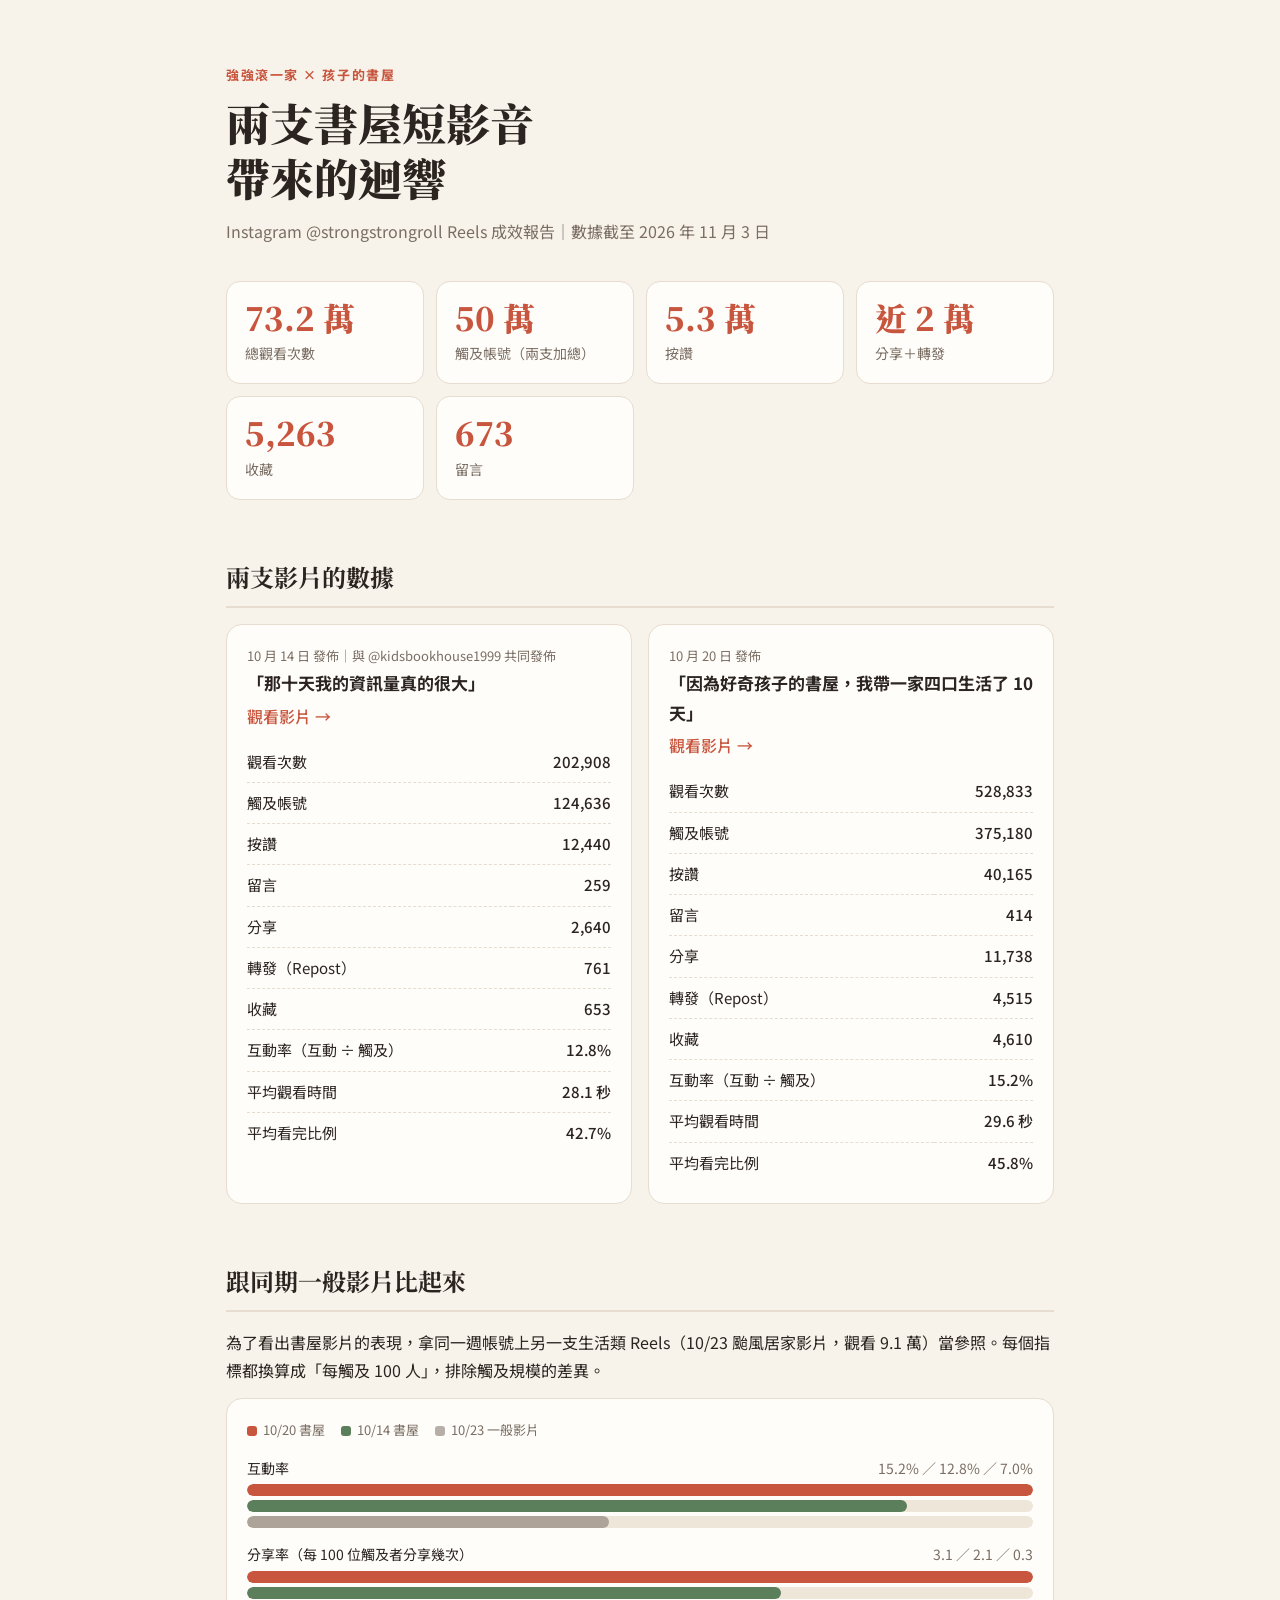
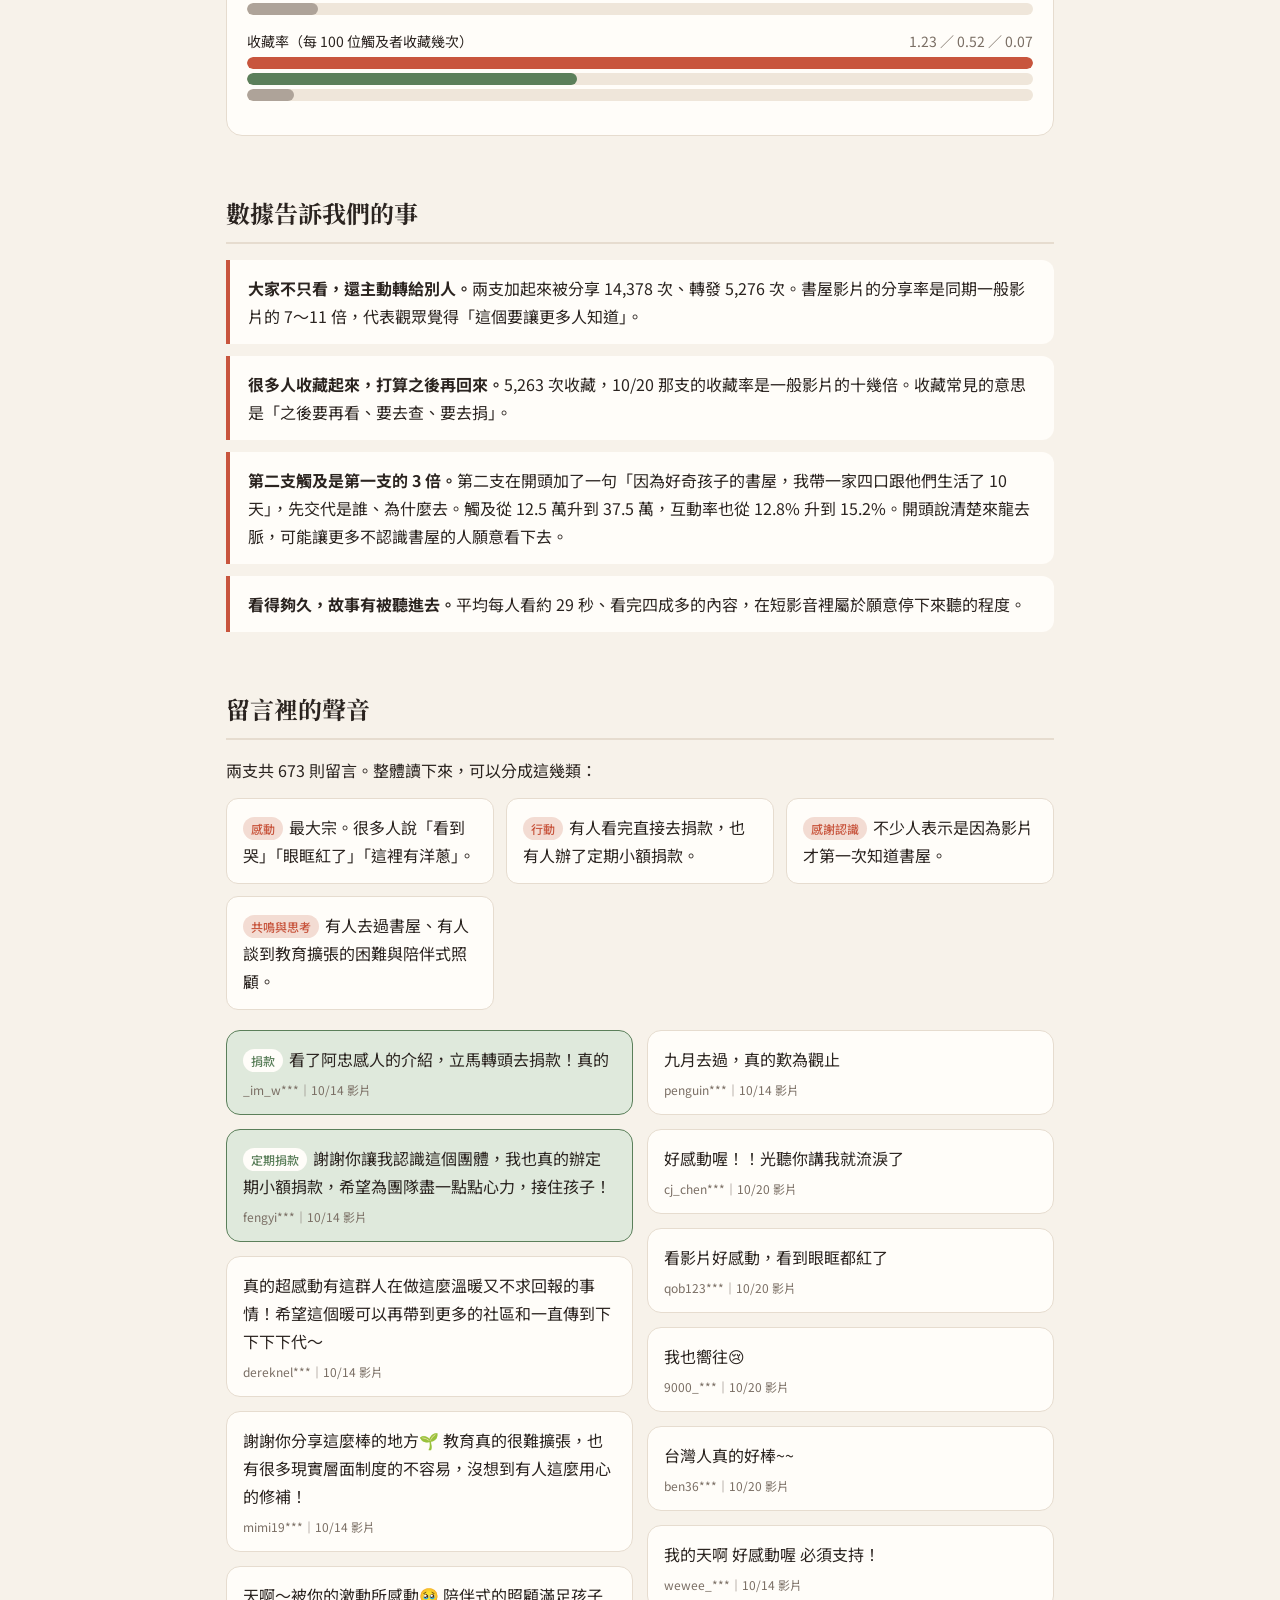
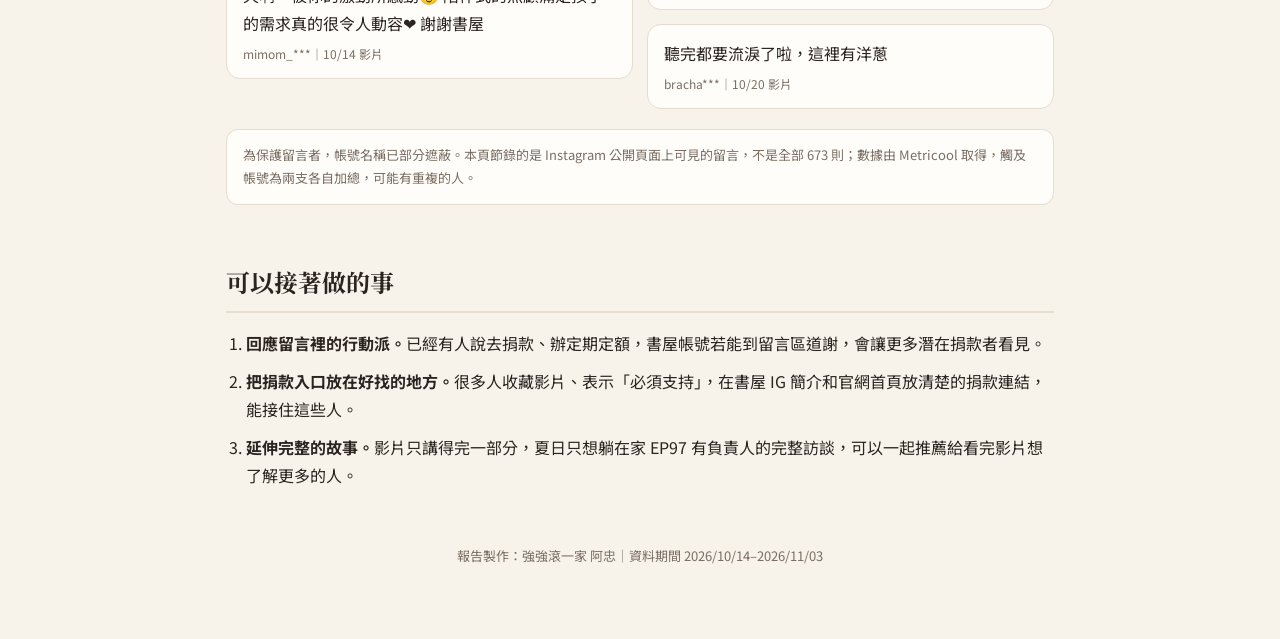
==== bookhouse-report/index.html @ 168b8c14 "新增孩子的書屋 Reels 成效報告 Co-Authored-By: Claude Opus 5.5 <noreply@anthropic.com> Claude-Session: https://c" ====
<!doctype html>
<html lang="zh-Hant">
<head>
<meta charset="utf-8">
<meta name="viewport" content="width=device-width, initial-scale=1">
<meta name="robots" content="noindex">
<title>書屋短影音成效報告</title>
<link rel="preconnect" href="https://fonts.googleapis.com">
<link rel="preconnect" href="https://fonts.gstatic.com" crossorigin>
<link href="https://fonts.googleapis.com/css2?family=Noto+Sans+TC:wght@400;500;700&family=Noto+Serif+TC:wght@600;900&display=swap" rel="stylesheet">
<style>
:root{
  --bg:#f7f2ea; --card:#fffdf9; --ink:#2b2420; --muted:#7a6e64; --line:#e6dccf;
  --accent:#c8553d; --accent-soft:#f3dcd3; --green:#5b7f5a; --green-soft:#dfe9dc; --bar-bg:#efe6da;
}
@media (prefers-color-scheme: dark){
  :root:not([data-theme="light"]){
    --bg:#1d1a17; --card:#262220; --ink:#f1ebe4; --muted:#b0a59a; --line:#3a332e;
    --accent:#e2775f; --accent-soft:#4a2c24; --green:#8fb38c; --green-soft:#2c3a2b; --bar-bg:#332d29;
  }
}
*{box-sizing:border-box}
body{margin:0;background:var(--bg);color:var(--ink);font-family:"Noto Sans TC",system-ui,sans-serif;line-height:1.75;font-size:16px}
.wrap{max-width:860px;margin:0 auto;padding:40px 16px 72px}
header{padding:24px 0 8px}
.eyebrow{font-size:13px;letter-spacing:.12em;color:var(--accent);font-weight:700}
h1{font-family:"Noto Serif TC",serif;font-weight:900;font-size:clamp(28px,6vw,44px);line-height:1.25;margin:8px 0 12px}
.sub{color:var(--muted);margin:0}
h2{font-family:"Noto Serif TC",serif;font-size:24px;margin:56px 0 16px;padding-bottom:8px;border-bottom:2px solid var(--line)}
h3{font-size:17px;margin:0 0 4px}
p{margin:0 0 14px}
.hero{display:grid;grid-template-columns:repeat(auto-fit,minmax(170px,1fr));gap:12px;margin-top:28px}
.stat{background:var(--card);border:1px solid var(--line);border-radius:14px;padding:18px}
.stat .n{font-family:"Noto Serif TC",serif;font-size:32px;font-weight:900;line-height:1.1;color:var(--accent)}
.stat .l{font-size:14px;color:var(--muted);margin-top:6px}
.cards{display:grid;grid-template-columns:repeat(auto-fit,minmax(300px,1fr));gap:16px}
.reel{background:var(--card);border:1px solid var(--line);border-radius:16px;padding:20px}
.reel .date{font-size:13px;color:var(--muted)}
.reel a{color:var(--accent);font-weight:500;text-decoration:none}
.reel a:hover{text-decoration:underline}
table{width:100%;border-collapse:collapse;margin-top:12px;font-size:15px}
td{padding:7px 0;border-bottom:1px dashed var(--line)}
td:last-child{text-align:right;font-variant-numeric:tabular-nums;font-weight:500}
tr:last-child td{border-bottom:none}
.compare{background:var(--card);border:1px solid var(--line);border-radius:16px;padding:20px}
.row{margin:14px 0}
.row .lab{display:flex;justify-content:space-between;font-size:14px;margin-bottom:4px}
.row .lab span:last-child{font-variant-numeric:tabular-nums;color:var(--muted)}
.bar{height:12px;border-radius:6px;background:var(--bar-bg);overflow:hidden}
.bar i{display:block;height:100%;border-radius:6px;background:var(--accent)}
.bar i.b{background:var(--green)}
.bar i.c{background:var(--muted);opacity:.55}
.legend{display:flex;gap:16px;flex-wrap:wrap;font-size:13px;color:var(--muted);margin-bottom:6px}
.legend b{display:inline-block;width:10px;height:10px;border-radius:3px;margin-right:6px;vertical-align:-1px}
.insight{display:grid;gap:12px}
.insight div{background:var(--card);border-left:4px solid var(--accent);border-radius:0 12px 12px 0;padding:14px 18px}
.quotes{columns:2 280px;column-gap:14px}
.q{break-inside:avoid;background:var(--card);border:1px solid var(--line);border-radius:14px;padding:14px 16px;margin:0 0 14px}
.q p{margin:0 0 6px}
.q .who{font-size:12px;color:var(--muted)}
.q.act{border-color:var(--green);background:var(--green-soft)}
.tag{display:inline-block;font-size:12px;padding:1px 8px;border-radius:999px;background:var(--accent-soft);color:var(--accent);margin-right:6px;font-weight:500}
.q.act .tag{background:var(--card);color:var(--green)}
.themes{display:grid;grid-template-columns:repeat(auto-fit,minmax(220px,1fr));gap:12px;margin-bottom:20px}
.themes div{background:var(--card);border:1px solid var(--line);border-radius:12px;padding:14px 16px}
.note{font-size:13px;color:var(--muted);background:var(--card);border:1px solid var(--line);border-radius:12px;padding:14px 16px;margin-top:20px}
ol{padding-left:20px}
li{margin-bottom:10px}
footer{margin-top:56px;font-size:13px;color:var(--muted);text-align:center}
</style>
</head>
<body>
<div class="wrap">

<header>
  <div class="eyebrow">強強滾一家 × 孩子的書屋</div>
  <h1>兩支書屋短影音<br>帶來的迴響</h1>
  <p class="sub">Instagram @strongstrongroll Reels 成效報告｜數據截至 2026 年 11 月 3 日</p>
</header>

<section class="hero">
  <div class="stat"><div class="n">73.2 萬</div><div class="l">總觀看次數</div></div>
  <div class="stat"><div class="n">50 萬</div><div class="l">觸及帳號（兩支加總）</div></div>
  <div class="stat"><div class="n">5.3 萬</div><div class="l">按讚</div></div>
  <div class="stat"><div class="n">近 2 萬</div><div class="l">分享＋轉發</div></div>
  <div class="stat"><div class="n">5,263</div><div class="l">收藏</div></div>
  <div class="stat"><div class="n">673</div><div class="l">留言</div></div>
</section>

<h2>兩支影片的數據</h2>
<div class="cards">
  <article class="reel">
    <div class="date">10 月 14 日 發佈｜與 @kidsbookhouse1999 共同發佈</div>
    <h3>「那十天我的資訊量真的很大」</h3>
    <a href="https://www.instagram.com/reel/DeeZZwGzwR_/" target="_blank" rel="noopener">觀看影片 →</a>
    <table>
      <tr><td>觀看次數</td><td>202,908</td></tr>
      <tr><td>觸及帳號</td><td>124,636</td></tr>
      <tr><td>按讚</td><td>12,440</td></tr>
      <tr><td>留言</td><td>259</td></tr>
      <tr><td>分享</td><td>2,640</td></tr>
      <tr><td>轉發（Repost）</td><td>761</td></tr>
      <tr><td>收藏</td><td>653</td></tr>
      <tr><td>互動率（互動 ÷ 觸及）</td><td>12.8%</td></tr>
      <tr><td>平均觀看時間</td><td>28.1 秒</td></tr>
      <tr><td>平均看完比例</td><td>42.7%</td></tr>
    </table>
  </article>
  <article class="reel">
    <div class="date">10 月 20 日 發佈</div>
    <h3>「因為好奇孩子的書屋，我帶一家四口生活了 10 天」</h3>
    <a href="https://www.instagram.com/reel/DetZSmMR7MP/" target="_blank" rel="noopener">觀看影片 →</a>
    <table>
      <tr><td>觀看次數</td><td>528,833</td></tr>
      <tr><td>觸及帳號</td><td>375,180</td></tr>
      <tr><td>按讚</td><td>40,165</td></tr>
      <tr><td>留言</td><td>414</td></tr>
      <tr><td>分享</td><td>11,738</td></tr>
      <tr><td>轉發（Repost）</td><td>4,515</td></tr>
      <tr><td>收藏</td><td>4,610</td></tr>
      <tr><td>互動率（互動 ÷ 觸及）</td><td>15.2%</td></tr>
      <tr><td>平均觀看時間</td><td>29.6 秒</td></tr>
      <tr><td>平均看完比例</td><td>45.8%</td></tr>
    </table>
  </article>
</div>

<h2>跟同期一般影片比起來</h2>
<p>為了看出書屋影片的表現，拿同一週帳號上另一支生活類 Reels（10/23 颱風居家影片，觀看 9.1 萬）當參照。每個指標都換算成「每觸及 100 人」，排除觸及規模的差異。</p>
<div class="compare">
  <div class="legend"><span><b style="background:var(--accent)"></b>10/20 書屋</span><span><b style="background:var(--green)"></b>10/14 書屋</span><span><b style="background:var(--muted);opacity:.55"></b>10/23 一般影片</span></div>

  <div class="row"><div class="lab"><span>互動率</span><span>15.2% ／ 12.8% ／ 7.0%</span></div>
    <div class="bar"><i style="width:100%"></i></div>
    <div class="bar" style="margin-top:4px"><i class="b" style="width:84%"></i></div>
    <div class="bar" style="margin-top:4px"><i class="c" style="width:46%"></i></div></div>

  <div class="row"><div class="lab"><span>分享率（每 100 位觸及者分享幾次）</span><span>3.1 ／ 2.1 ／ 0.3</span></div>
    <div class="bar"><i style="width:100%"></i></div>
    <div class="bar" style="margin-top:4px"><i class="b" style="width:68%"></i></div>
    <div class="bar" style="margin-top:4px"><i class="c" style="width:9%"></i></div></div>

  <div class="row"><div class="lab"><span>收藏率（每 100 位觸及者收藏幾次）</span><span>1.23 ／ 0.52 ／ 0.07</span></div>
    <div class="bar"><i style="width:100%"></i></div>
    <div class="bar" style="margin-top:4px"><i class="b" style="width:42%"></i></div>
    <div class="bar" style="margin-top:4px"><i class="c" style="width:6%"></i></div></div>
</div>

<h2>數據告訴我們的事</h2>
<div class="insight">
  <div><strong>大家不只看，還主動轉給別人。</strong>兩支加起來被分享 14,378 次、轉發 5,276 次。書屋影片的分享率是同期一般影片的 7～11 倍，代表觀眾覺得「這個要讓更多人知道」。</div>
  <div><strong>很多人收藏起來，打算之後再回來。</strong>5,263 次收藏，10/20 那支的收藏率是一般影片的十幾倍。收藏常見的意思是「之後要再看、要去查、要去捐」。</div>
  <div><strong>第二支觸及是第一支的 3 倍。</strong>第二支在開頭加了一句「因為好奇孩子的書屋，我帶一家四口跟他們生活了 10 天」，先交代是誰、為什麼去。觸及從 12.5 萬升到 37.5 萬，互動率也從 12.8% 升到 15.2%。開頭說清楚來龍去脈，可能讓更多不認識書屋的人願意看下去。</div>
  <div><strong>看得夠久，故事有被聽進去。</strong>平均每人看約 29 秒、看完四成多的內容，在短影音裡屬於願意停下來聽的程度。</div>
</div>

<h2>留言裡的聲音</h2>
<p>兩支共 673 則留言。整體讀下來，可以分成這幾類：</p>
<div class="themes">
  <div><span class="tag">感動</span>最大宗。很多人說「看到哭」「眼眶紅了」「這裡有洋蔥」。</div>
  <div><span class="tag">行動</span>有人看完直接去捐款，也有人辦了定期小額捐款。</div>
  <div><span class="tag">感謝認識</span>不少人表示是因為影片才第一次知道書屋。</div>
  <div><span class="tag">共鳴與思考</span>有人去過書屋、有人談到教育擴張的困難與陪伴式照顧。</div>
</div>

<div class="quotes">
  <div class="q act"><p><span class="tag">捐款</span>看了阿忠感人的介紹，立馬轉頭去捐款！真的</p><div class="who">_im_w***｜10/14 影片</div></div>
  <div class="q act"><p><span class="tag">定期捐款</span>謝謝你讓我認識這個團體，我也真的辦定期小額捐款，希望為團隊盡一點點心力，接住孩子！</p><div class="who">fengyi***｜10/14 影片</div></div>
  <div class="q"><p>真的超感動有這群人在做這麼溫暖又不求回報的事情！希望這個暖可以再帶到更多的社區和一直傳到下下下下代～</p><div class="who">dereknel***｜10/14 影片</div></div>
  <div class="q"><p>謝謝你分享這麼棒的地方🌱 教育真的很難擴張，也有很多現實層面制度的不容易，沒想到有人這麼用心的修補！</p><div class="who">mimi19***｜10/14 影片</div></div>
  <div class="q"><p>天啊～被你的激動所感動🥹 陪伴式的照顧滿足孩子的需求真的很令人動容❤️ 謝謝書屋</p><div class="who">mimom_***｜10/14 影片</div></div>
  <div class="q"><p>九月去過，真的歎為觀止</p><div class="who">penguin***｜10/14 影片</div></div>
  <div class="q"><p>好感動喔！！光聽你講我就流淚了</p><div class="who">cj_chen***｜10/20 影片</div></div>
  <div class="q"><p>看影片好感動，看到眼眶都紅了</p><div class="who">qob123***｜10/20 影片</div></div>
  <div class="q"><p>我也嚮往😢</p><div class="who">9000_***｜10/20 影片</div></div>
  <div class="q"><p>台灣人真的好棒~~</p><div class="who">ben36***｜10/20 影片</div></div>
  <div class="q"><p>我的天啊 好感動喔 必須支持！</p><div class="who">wewee_***｜10/14 影片</div></div>
  <div class="q"><p>聽完都要流淚了啦，這裡有洋蔥</p><div class="who">bracha***｜10/20 影片</div></div>
</div>

<div class="note">為保護留言者，帳號名稱已部分遮蔽。本頁節錄的是 Instagram 公開頁面上可見的留言，不是全部 673 則；數據由 Metricool 取得，觸及帳號為兩支各自加總，可能有重複的人。</div>

<h2>可以接著做的事</h2>
<ol>
  <li><strong>回應留言裡的行動派。</strong>已經有人說去捐款、辦定期定額，書屋帳號若能到留言區道謝，會讓更多潛在捐款者看見。</li>
  <li><strong>把捐款入口放在好找的地方。</strong>很多人收藏影片、表示「必須支持」，在書屋 IG 簡介和官網首頁放清楚的捐款連結，能接住這些人。</li>
  <li><strong>延伸完整的故事。</strong>影片只講得完一部分，夏日只想躺在家 EP97 有負責人的完整訪談，可以一起推薦給看完影片想了解更多的人。</li>
</ol>

<footer>報告製作：強強滾一家 阿忠｜資料期間 2026/10/14–2026/11/03</footer>
</div>
</body>
</html>
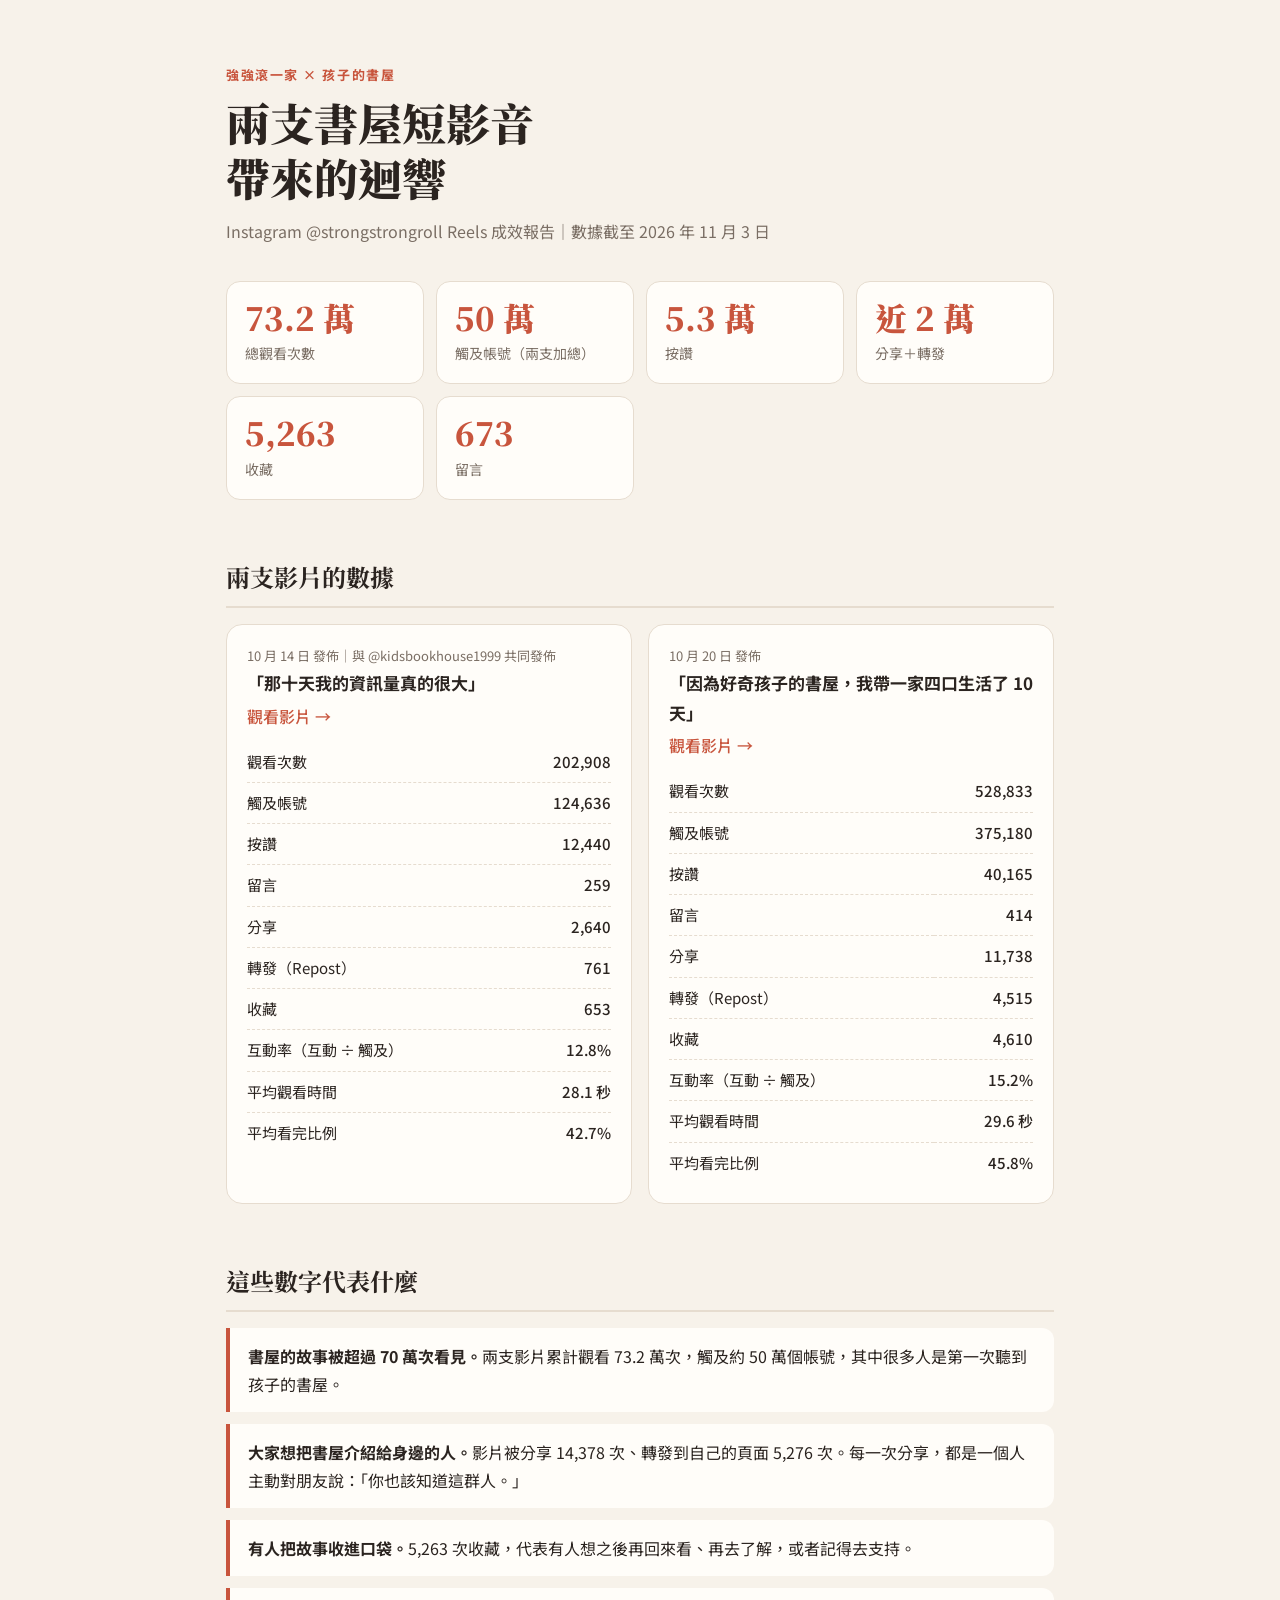
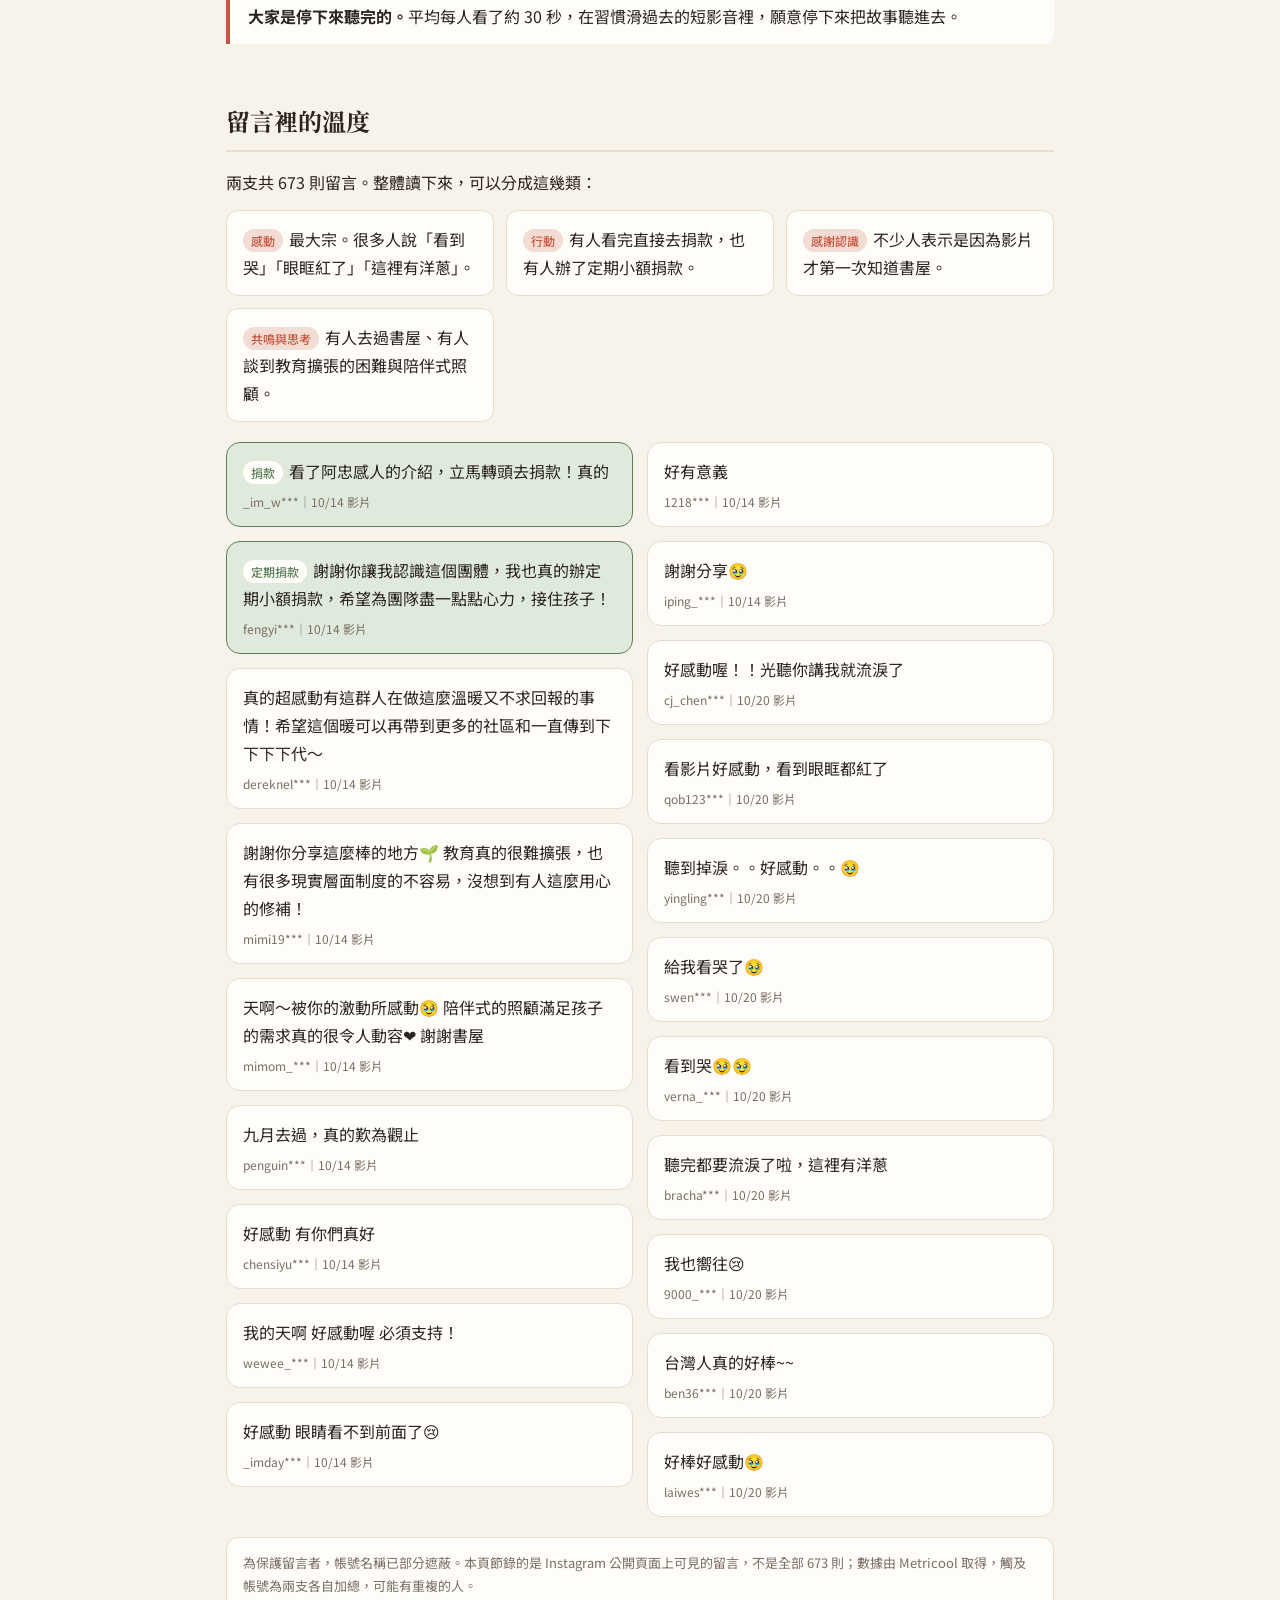
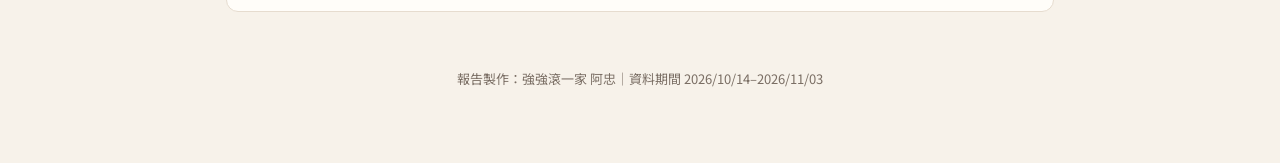
==== commit 1827b8aa: "書屋報告：拿掉同期比較與下一步，增加留言 Co-Authored-By: Claude Opus 5.5 <noreply@anthropic.com> Claude-Session: https:/" ====
--- a/bookhouse-report/index.html
+++ b/bookhouse-report/index.html
@@ -125,36 +125,14 @@
   </article>
 </div>
 
-<h2>跟同期一般影片比起來</h2>
-<p>為了看出書屋影片的表現，拿同一週帳號上另一支生活類 Reels（10/23 颱風居家影片，觀看 9.1 萬）當參照。每個指標都換算成「每觸及 100 人」，排除觸及規模的差異。</p>
-<div class="compare">
-  <div class="legend"><span><b style="background:var(--accent)"></b>10/20 書屋</span><span><b style="background:var(--green)"></b>10/14 書屋</span><span><b style="background:var(--muted);opacity:.55"></b>10/23 一般影片</span></div>
-
-  <div class="row"><div class="lab"><span>互動率</span><span>15.2% ／ 12.8% ／ 7.0%</span></div>
-    <div class="bar"><i style="width:100%"></i></div>
-    <div class="bar" style="margin-top:4px"><i class="b" style="width:84%"></i></div>
-    <div class="bar" style="margin-top:4px"><i class="c" style="width:46%"></i></div></div>
-
-  <div class="row"><div class="lab"><span>分享率（每 100 位觸及者分享幾次）</span><span>3.1 ／ 2.1 ／ 0.3</span></div>
-    <div class="bar"><i style="width:100%"></i></div>
-    <div class="bar" style="margin-top:4px"><i class="b" style="width:68%"></i></div>
-    <div class="bar" style="margin-top:4px"><i class="c" style="width:9%"></i></div></div>
-
-  <div class="row"><div class="lab"><span>收藏率（每 100 位觸及者收藏幾次）</span><span>1.23 ／ 0.52 ／ 0.07</span></div>
-    <div class="bar"><i style="width:100%"></i></div>
-    <div class="bar" style="margin-top:4px"><i class="b" style="width:42%"></i></div>
-    <div class="bar" style="margin-top:4px"><i class="c" style="width:6%"></i></div></div>
+<h2>這些數字代表什麼</h2>
+<div class="insight">
+  <div><strong>書屋的故事被超過 70 萬次看見。</strong>兩支影片累計觀看 73.2 萬次，觸及約 50 萬個帳號，其中很多人是第一次聽到孩子的書屋。</div>
+  <div><strong>大家想把書屋介紹給身邊的人。</strong>影片被分享 14,378 次、轉發到自己的頁面 5,276 次。每一次分享，都是一個人主動對朋友說：「你也該知道這群人。」</div>
+  <div><strong>有人把故事收進口袋。</strong>5,263 次收藏，代表有人想之後再回來看、再去了解，或者記得去支持。</div>
+  <div><strong>大家是停下來聽完的。</strong>平均每人看了約 30 秒，在習慣滑過去的短影音裡，願意停下來把故事聽進去。</div>
 </div>
-
-<h2>數據告訴我們的事</h2>
-<div class="insight">
-  <div><strong>大家不只看，還主動轉給別人。</strong>兩支加起來被分享 14,378 次、轉發 5,276 次。書屋影片的分享率是同期一般影片的 7～11 倍，代表觀眾覺得「這個要讓更多人知道」。</div>
-  <div><strong>很多人收藏起來，打算之後再回來。</strong>5,263 次收藏，10/20 那支的收藏率是一般影片的十幾倍。收藏常見的意思是「之後要再看、要去查、要去捐」。</div>
-  <div><strong>第二支觸及是第一支的 3 倍。</strong>第二支在開頭加了一句「因為好奇孩子的書屋，我帶一家四口跟他們生活了 10 天」，先交代是誰、為什麼去。觸及從 12.5 萬升到 37.5 萬，互動率也從 12.8% 升到 15.2%。開頭說清楚來龍去脈，可能讓更多不認識書屋的人願意看下去。</div>
-  <div><strong>看得夠久，故事有被聽進去。</strong>平均每人看約 29 秒、看完四成多的內容，在短影音裡屬於願意停下來聽的程度。</div>
-</div>
-
-<h2>留言裡的聲音</h2>
+<h2>留言裡的溫度</h2>
 <p>兩支共 673 則留言。整體讀下來，可以分成這幾類：</p>
 <div class="themes">
   <div><span class="tag">感動</span>最大宗。很多人說「看到哭」「眼眶紅了」「這裡有洋蔥」。</div>
@@ -170,22 +148,23 @@
   <div class="q"><p>謝謝你分享這麼棒的地方🌱 教育真的很難擴張，也有很多現實層面制度的不容易，沒想到有人這麼用心的修補！</p><div class="who">mimi19***｜10/14 影片</div></div>
   <div class="q"><p>天啊～被你的激動所感動🥹 陪伴式的照顧滿足孩子的需求真的很令人動容❤️ 謝謝書屋</p><div class="who">mimom_***｜10/14 影片</div></div>
   <div class="q"><p>九月去過，真的歎為觀止</p><div class="who">penguin***｜10/14 影片</div></div>
+  <div class="q"><p>好感動 有你們真好</p><div class="who">chensiyu***｜10/14 影片</div></div>
+  <div class="q"><p>我的天啊 好感動喔 必須支持！</p><div class="who">wewee_***｜10/14 影片</div></div>
+  <div class="q"><p>好感動 眼睛看不到前面了😢</p><div class="who">_imday***｜10/14 影片</div></div>
+  <div class="q"><p>好有意義</p><div class="who">1218***｜10/14 影片</div></div>
+  <div class="q"><p>謝謝分享🥹</p><div class="who">iping_***｜10/14 影片</div></div>
   <div class="q"><p>好感動喔！！光聽你講我就流淚了</p><div class="who">cj_chen***｜10/20 影片</div></div>
   <div class="q"><p>看影片好感動，看到眼眶都紅了</p><div class="who">qob123***｜10/20 影片</div></div>
+  <div class="q"><p>聽到掉淚。。好感動。。🥹</p><div class="who">yingling***｜10/20 影片</div></div>
+  <div class="q"><p>給我看哭了🥹</p><div class="who">swen***｜10/20 影片</div></div>
+  <div class="q"><p>看到哭🥹🥹</p><div class="who">verna_***｜10/20 影片</div></div>
+  <div class="q"><p>聽完都要流淚了啦，這裡有洋蔥</p><div class="who">bracha***｜10/20 影片</div></div>
   <div class="q"><p>我也嚮往😢</p><div class="who">9000_***｜10/20 影片</div></div>
   <div class="q"><p>台灣人真的好棒~~</p><div class="who">ben36***｜10/20 影片</div></div>
-  <div class="q"><p>我的天啊 好感動喔 必須支持！</p><div class="who">wewee_***｜10/14 影片</div></div>
-  <div class="q"><p>聽完都要流淚了啦，這裡有洋蔥</p><div class="who">bracha***｜10/20 影片</div></div>
+  <div class="q"><p>好棒好感動🥹</p><div class="who">laiwes***｜10/20 影片</div></div>
 </div>
 
 <div class="note">為保護留言者，帳號名稱已部分遮蔽。本頁節錄的是 Instagram 公開頁面上可見的留言，不是全部 673 則；數據由 Metricool 取得，觸及帳號為兩支各自加總，可能有重複的人。</div>
-
-<h2>可以接著做的事</h2>
-<ol>
-  <li><strong>回應留言裡的行動派。</strong>已經有人說去捐款、辦定期定額，書屋帳號若能到留言區道謝，會讓更多潛在捐款者看見。</li>
-  <li><strong>把捐款入口放在好找的地方。</strong>很多人收藏影片、表示「必須支持」，在書屋 IG 簡介和官網首頁放清楚的捐款連結，能接住這些人。</li>
-  <li><strong>延伸完整的故事。</strong>影片只講得完一部分，夏日只想躺在家 EP97 有負責人的完整訪談，可以一起推薦給看完影片想了解更多的人。</li>
-</ol>
 
 <footer>報告製作：強強滾一家 阿忠｜資料期間 2026/10/14–2026/11/03</footer>
 </div>
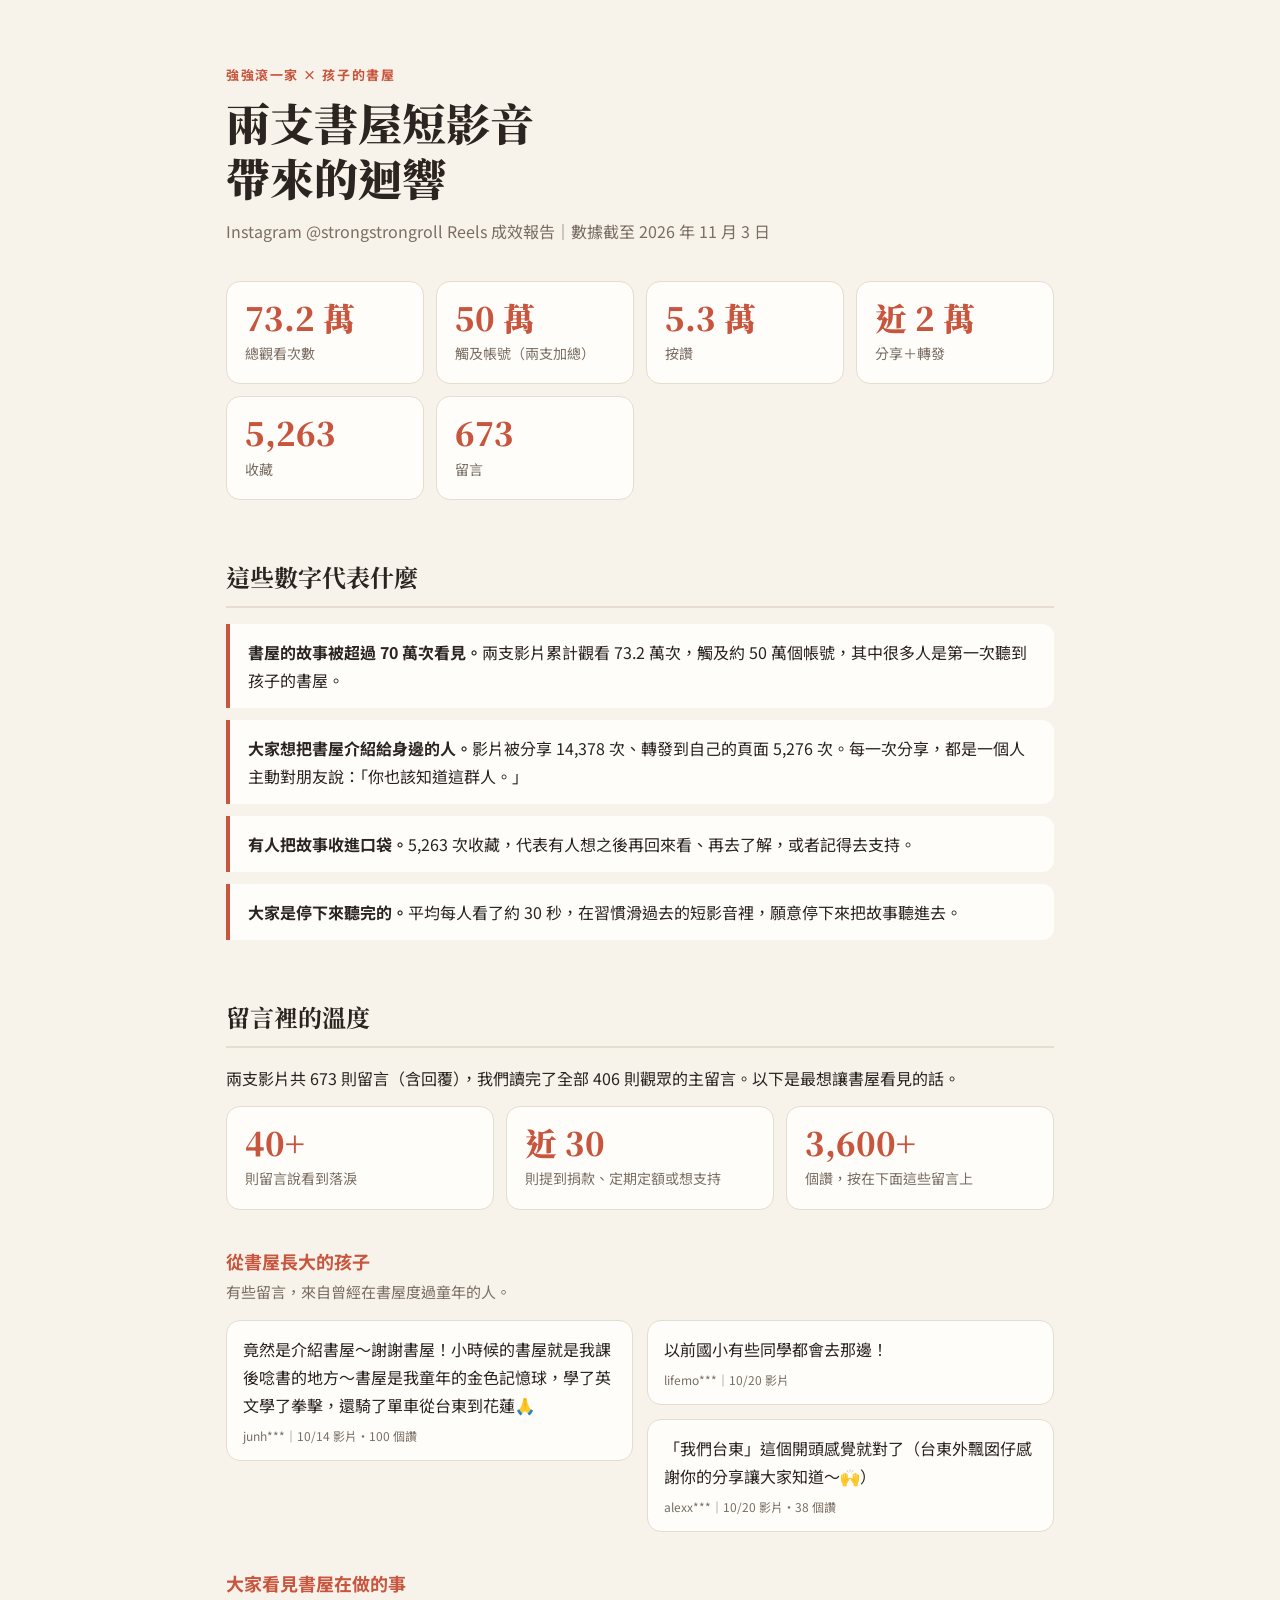
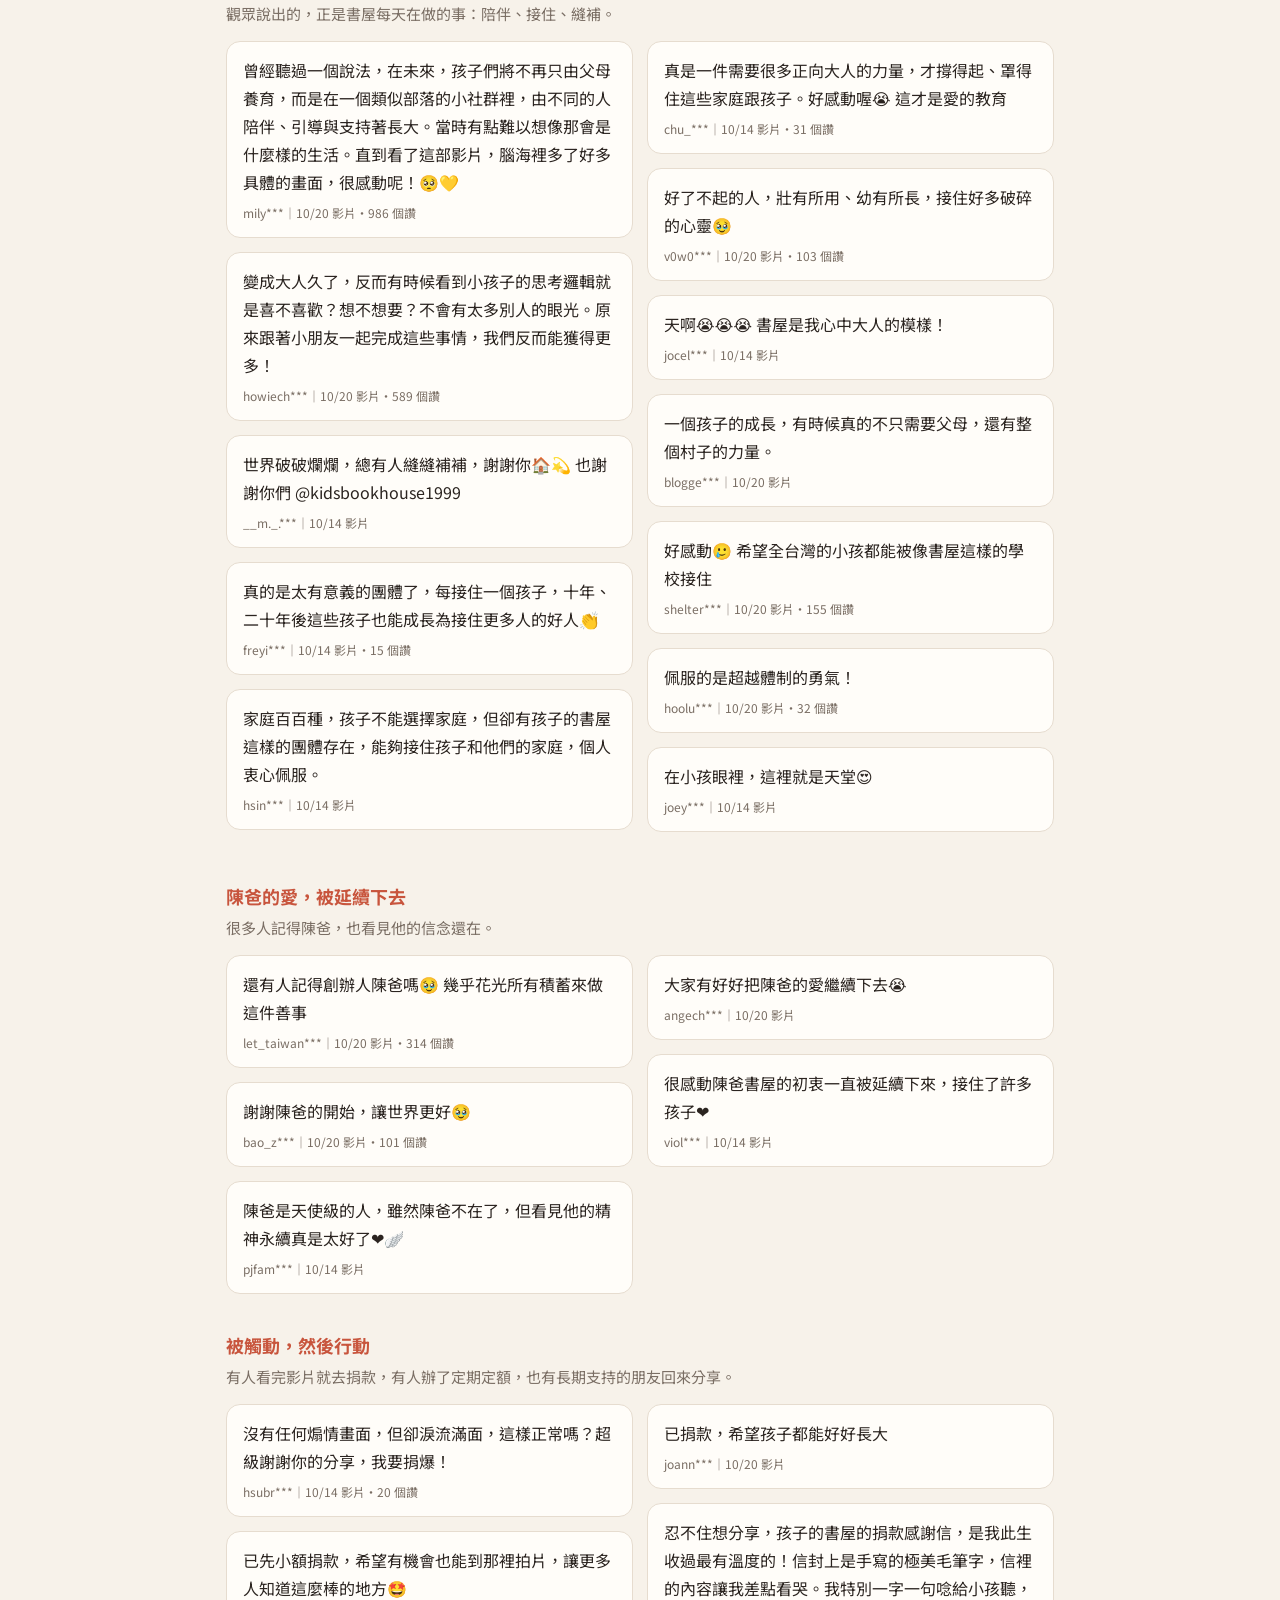
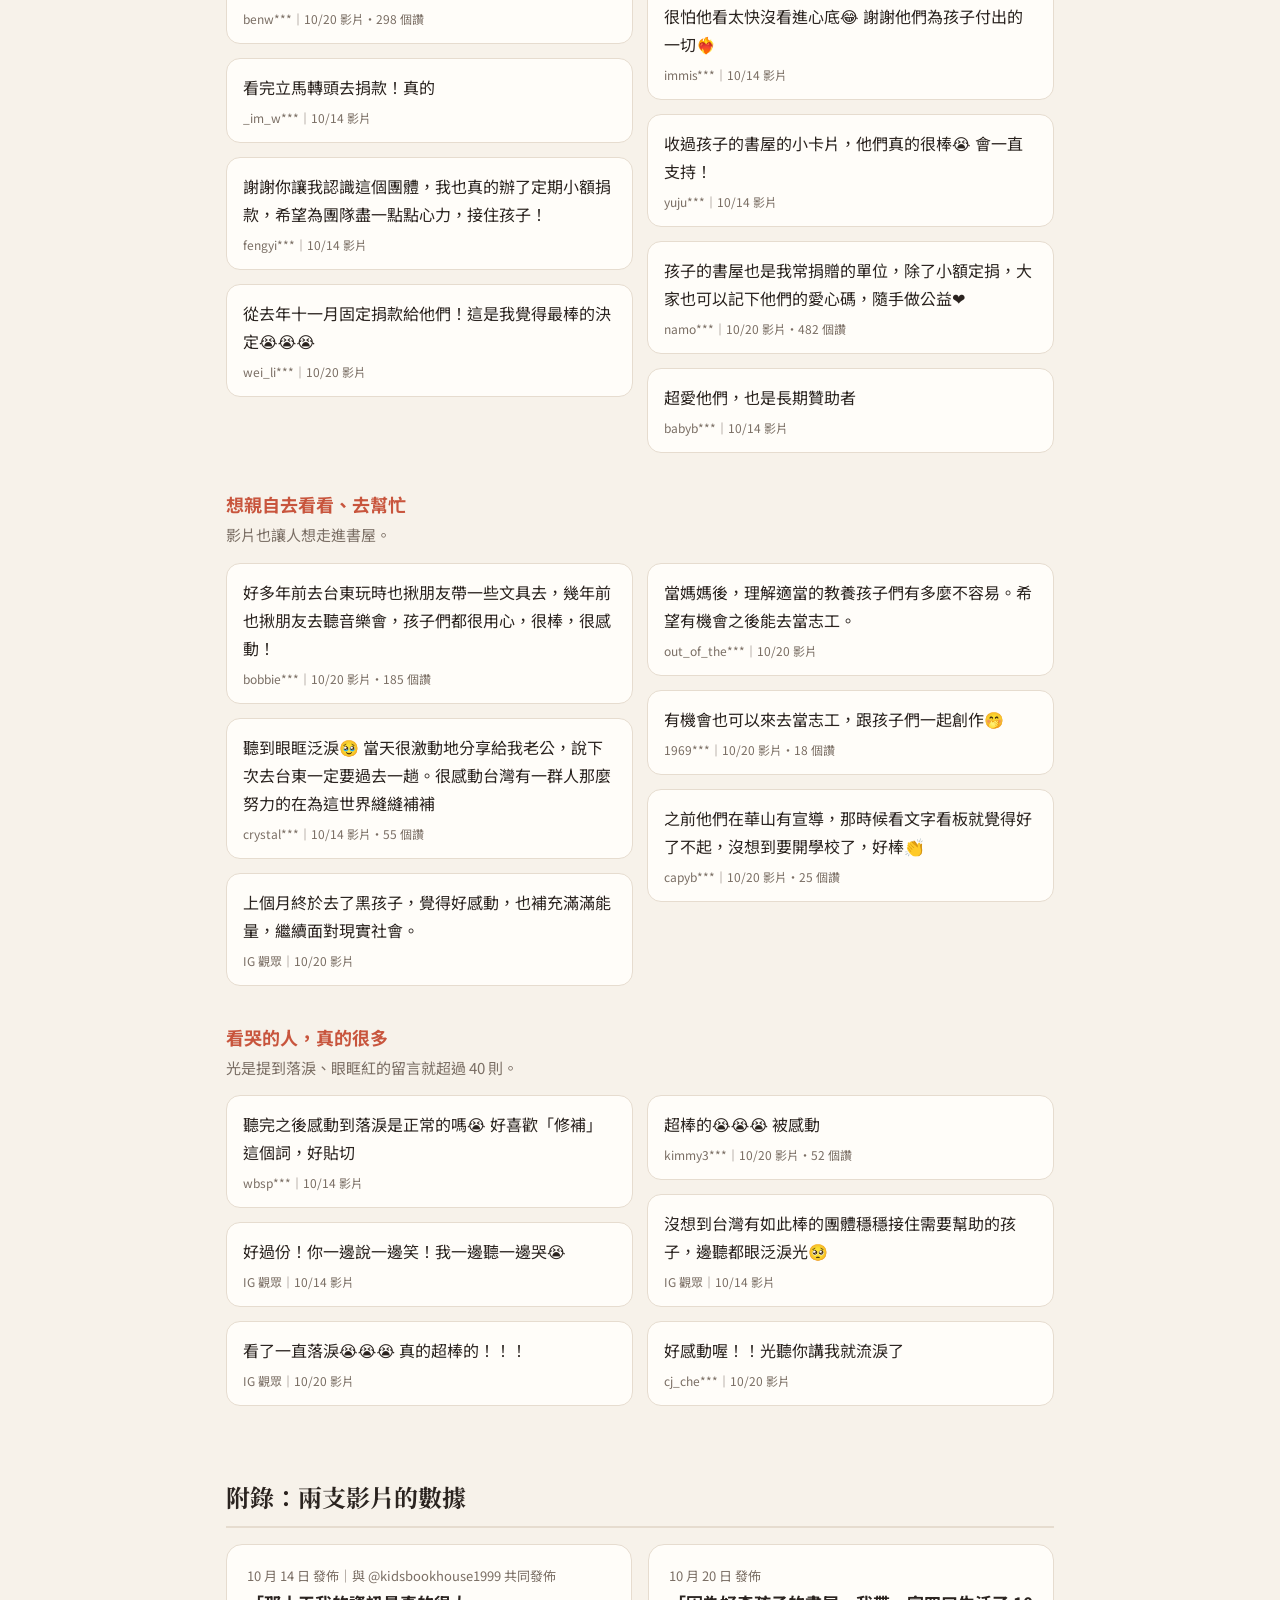
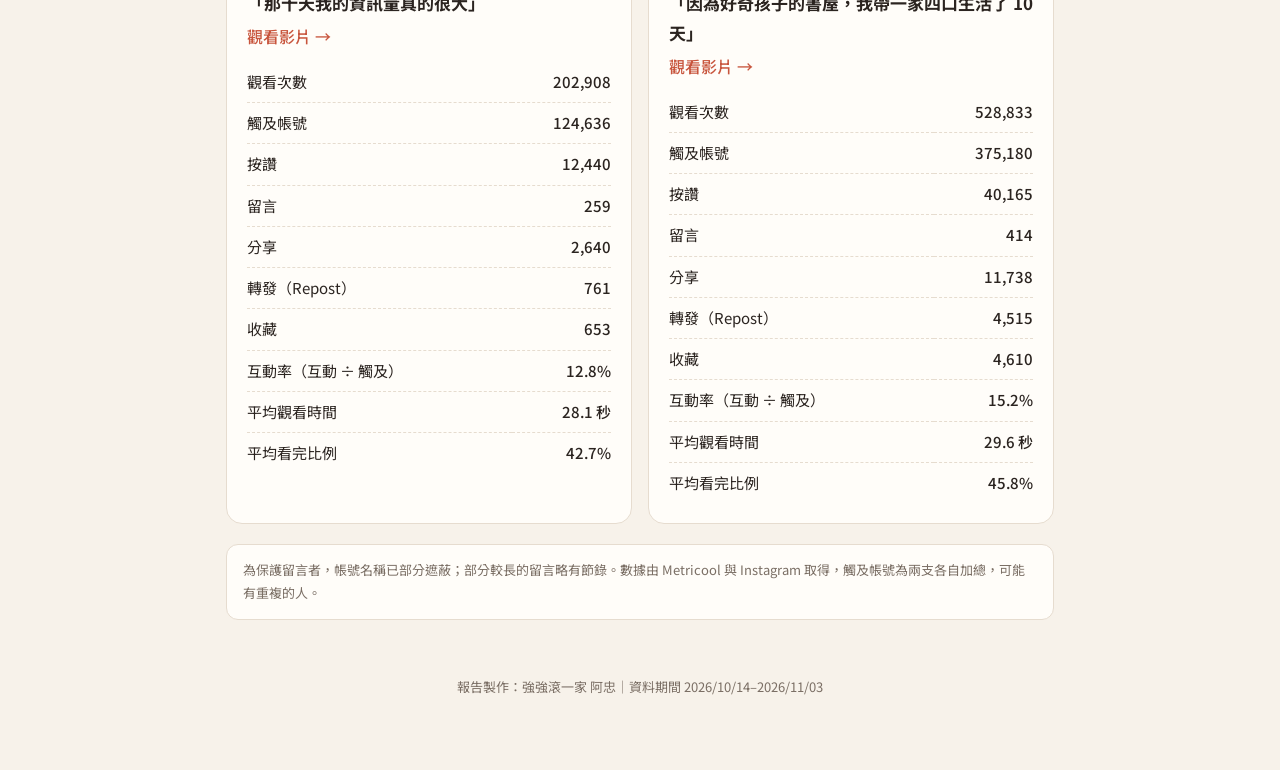
==== commit 414b1121: "書屋報告：讀完全部留言，分主題精選 Co-Authored-By: Claude Opus 5.5 <noreply@anthropic.com> Claude-Session: https://cl" ====
--- a/bookhouse-report/index.html
+++ b/bookhouse-report/index.html
@@ -58,6 +58,8 @@
 .q{break-inside:avoid;background:var(--card);border:1px solid var(--line);border-radius:14px;padding:14px 16px;margin:0 0 14px}
 .q p{margin:0 0 6px}
 .q .who{font-size:12px;color:var(--muted)}
+.gh{font-size:18px;margin:36px 0 2px;color:var(--accent)}
+.gi{color:var(--muted);font-size:15px}
 .q.act{border-color:var(--green);background:var(--green-soft)}
 .tag{display:inline-block;font-size:12px;padding:1px 8px;border-radius:999px;background:var(--accent-soft);color:var(--accent);margin-right:6px;font-weight:500}
 .q.act .tag{background:var(--card);color:var(--green)}
@@ -87,7 +89,88 @@
   <div class="stat"><div class="n">673</div><div class="l">留言</div></div>
 </section>
 
-<h2>兩支影片的數據</h2>
+<h2>這些數字代表什麼</h2>
+<div class="insight">
+  <div><strong>書屋的故事被超過 70 萬次看見。</strong>兩支影片累計觀看 73.2 萬次，觸及約 50 萬個帳號，其中很多人是第一次聽到孩子的書屋。</div>
+  <div><strong>大家想把書屋介紹給身邊的人。</strong>影片被分享 14,378 次、轉發到自己的頁面 5,276 次。每一次分享，都是一個人主動對朋友說：「你也該知道這群人。」</div>
+  <div><strong>有人把故事收進口袋。</strong>5,263 次收藏，代表有人想之後再回來看、再去了解，或者記得去支持。</div>
+  <div><strong>大家是停下來聽完的。</strong>平均每人看了約 30 秒，在習慣滑過去的短影音裡，願意停下來把故事聽進去。</div>
+</div>
+<h2>留言裡的溫度</h2>
+<p>兩支影片共 673 則留言（含回覆），我們讀完了全部 406 則觀眾的主留言。以下是最想讓書屋看見的話。</p>
+<div class="hero" style="margin:8px 0 8px">
+  <div class="stat"><div class="n">40+</div><div class="l">則留言說看到落淚</div></div>
+  <div class="stat"><div class="n">近 30</div><div class="l">則提到捐款、定期定額或想支持</div></div>
+  <div class="stat"><div class="n">3,600+</div><div class="l">個讚，按在下面這些留言上</div></div>
+</div>
+<h3 class="gh">從書屋長大的孩子</h3>
+<p class="gi">有些留言，來自曾經在書屋度過童年的人。</p>
+<div class="quotes">
+  <div class="q"><p>竟然是介紹書屋～謝謝書屋！小時候的書屋就是我課後唸書的地方～書屋是我童年的金色記憶球，學了英文學了拳擊，還騎了單車從台東到花蓮🙏</p><div class="who">junh***｜10/14 影片・100 個讚</div></div>
+  <div class="q"><p>以前國小有些同學都會去那邊！</p><div class="who">lifemo***｜10/20 影片</div></div>
+  <div class="q"><p>「我們台東」這個開頭感覺就對了（台東外飄囡仔感謝你的分享讓大家知道～🙌）</p><div class="who">alexx***｜10/20 影片・38 個讚</div></div>
+</div>
+<h3 class="gh">大家看見書屋在做的事</h3>
+<p class="gi">觀眾說出的，正是書屋每天在做的事：陪伴、接住、縫補。</p>
+<div class="quotes">
+  <div class="q"><p>曾經聽過一個說法，在未來，孩子們將不再只由父母養育，而是在一個類似部落的小社群裡，由不同的人陪伴、引導與支持著長大。當時有點難以想像那會是什麼樣的生活。直到看了這部影片，腦海裡多了好多具體的畫面，很感動呢！🥺💛</p><div class="who">mily***｜10/20 影片・986 個讚</div></div>
+  <div class="q"><p>變成大人久了，反而有時候看到小孩子的思考邏輯就是喜不喜歡？想不想要？不會有太多別人的眼光。原來跟著小朋友一起完成這些事情，我們反而能獲得更多！</p><div class="who">howiech***｜10/20 影片・589 個讚</div></div>
+  <div class="q"><p>世界破破爛爛，總有人縫縫補補，謝謝你🏠💫 也謝謝你們 @kidsbookhouse1999</p><div class="who">__m._.***｜10/14 影片</div></div>
+  <div class="q"><p>真的是太有意義的團體了，每接住一個孩子，十年、二十年後這些孩子也能成長為接住更多人的好人👏</p><div class="who">freyi***｜10/14 影片・15 個讚</div></div>
+  <div class="q"><p>家庭百百種，孩子不能選擇家庭，但卻有孩子的書屋這樣的團體存在，能夠接住孩子和他們的家庭，個人衷心佩服。</p><div class="who">hsin***｜10/14 影片</div></div>
+  <div class="q"><p>真是一件需要很多正向大人的力量，才撐得起、罩得住這些家庭跟孩子。好感動喔😭 這才是愛的教育</p><div class="who">chu_***｜10/14 影片・31 個讚</div></div>
+  <div class="q"><p>好了不起的人，壯有所用、幼有所長，接住好多破碎的心靈🥹</p><div class="who">v0w0***｜10/20 影片・103 個讚</div></div>
+  <div class="q"><p>天啊😭😭😭 書屋是我心中大人的模樣！</p><div class="who">jocel***｜10/14 影片</div></div>
+  <div class="q"><p>一個孩子的成長，有時候真的不只需要父母，還有整個村子的力量。</p><div class="who">blogge***｜10/20 影片</div></div>
+  <div class="q"><p>好感動🥲 希望全台灣的小孩都能被像書屋這樣的學校接住</p><div class="who">shelter***｜10/20 影片・155 個讚</div></div>
+  <div class="q"><p>佩服的是超越體制的勇氣！</p><div class="who">hoolu***｜10/20 影片・32 個讚</div></div>
+  <div class="q"><p>在小孩眼裡，這裡就是天堂😍</p><div class="who">joey***｜10/14 影片</div></div>
+</div>
+<h3 class="gh">陳爸的愛，被延續下去</h3>
+<p class="gi">很多人記得陳爸，也看見他的信念還在。</p>
+<div class="quotes">
+  <div class="q"><p>還有人記得創辦人陳爸嗎🥹 幾乎花光所有積蓄來做這件善事</p><div class="who">let_taiwan***｜10/20 影片・314 個讚</div></div>
+  <div class="q"><p>謝謝陳爸的開始，讓世界更好🥹</p><div class="who">bao_z***｜10/20 影片・101 個讚</div></div>
+  <div class="q"><p>陳爸是天使級的人，雖然陳爸不在了，但看見他的精神永續真是太好了❤️🪽</p><div class="who">pjfam***｜10/14 影片</div></div>
+  <div class="q"><p>大家有好好把陳爸的愛繼續下去😭</p><div class="who">angech***｜10/20 影片</div></div>
+  <div class="q"><p>很感動陳爸書屋的初衷一直被延續下來，接住了許多孩子❤️</p><div class="who">viol***｜10/14 影片</div></div>
+</div>
+<h3 class="gh">被觸動，然後行動</h3>
+<p class="gi">有人看完影片就去捐款，有人辦了定期定額，也有長期支持的朋友回來分享。</p>
+<div class="quotes">
+  <div class="q"><p>沒有任何煽情畫面，但卻淚流滿面，這樣正常嗎？超級謝謝你的分享，我要捐爆！</p><div class="who">hsubr***｜10/14 影片・20 個讚</div></div>
+  <div class="q"><p>已先小額捐款，希望有機會也能到那裡拍片，讓更多人知道這麼棒的地方🤩</p><div class="who">benw***｜10/20 影片・298 個讚</div></div>
+  <div class="q"><p>看完立馬轉頭去捐款！真的</p><div class="who">_im_w***｜10/14 影片</div></div>
+  <div class="q"><p>謝謝你讓我認識這個團體，我也真的辦了定期小額捐款，希望為團隊盡一點點心力，接住孩子！</p><div class="who">fengyi***｜10/14 影片</div></div>
+  <div class="q"><p>從去年十一月固定捐款給他們！這是我覺得最棒的決定😭😭😭</p><div class="who">wei_li***｜10/20 影片</div></div>
+  <div class="q"><p>已捐款，希望孩子都能好好長大</p><div class="who">joann***｜10/20 影片</div></div>
+  <div class="q"><p>忍不住想分享，孩子的書屋的捐款感謝信，是我此生收過最有溫度的！信封上是手寫的極美毛筆字，信裡的內容讓我差點看哭。我特別一字一句唸給小孩聽，很怕他看太快沒看進心底😂 謝謝他們為孩子付出的一切❤️‍🔥</p><div class="who">immis***｜10/14 影片</div></div>
+  <div class="q"><p>收過孩子的書屋的小卡片，他們真的很棒😭 會一直支持！</p><div class="who">yuju***｜10/14 影片</div></div>
+  <div class="q"><p>孩子的書屋也是我常捐贈的單位，除了小額定捐，大家也可以記下他們的愛心碼，隨手做公益❤️</p><div class="who">namo***｜10/20 影片・482 個讚</div></div>
+  <div class="q"><p>超愛他們，也是長期贊助者</p><div class="who">babyb***｜10/14 影片</div></div>
+</div>
+<h3 class="gh">想親自去看看、去幫忙</h3>
+<p class="gi">影片也讓人想走進書屋。</p>
+<div class="quotes">
+  <div class="q"><p>好多年前去台東玩時也揪朋友帶一些文具去，幾年前也揪朋友去聽音樂會，孩子們都很用心，很棒，很感動！</p><div class="who">bobbie***｜10/20 影片・185 個讚</div></div>
+  <div class="q"><p>聽到眼眶泛淚🥹 當天很激動地分享給我老公，說下次去台東一定要過去一趟。很感動台灣有一群人那麼努力的在為這世界縫縫補補</p><div class="who">crystal***｜10/14 影片・55 個讚</div></div>
+  <div class="q"><p>上個月終於去了黑孩子，覺得好感動，也補充滿滿能量，繼續面對現實社會。</p><div class="who">IG 觀眾｜10/20 影片</div></div>
+  <div class="q"><p>當媽媽後，理解適當的教養孩子們有多麼不容易。希望有機會之後能去當志工。</p><div class="who">out_of_the***｜10/20 影片</div></div>
+  <div class="q"><p>有機會也可以來去當志工，跟孩子們一起創作🤭</p><div class="who">1969***｜10/20 影片・18 個讚</div></div>
+  <div class="q"><p>之前他們在華山有宣導，那時候看文字看板就覺得好了不起，沒想到要開學校了，好棒👏</p><div class="who">capyb***｜10/20 影片・25 個讚</div></div>
+</div>
+<h3 class="gh">看哭的人，真的很多</h3>
+<p class="gi">光是提到落淚、眼眶紅的留言就超過 40 則。</p>
+<div class="quotes">
+  <div class="q"><p>聽完之後感動到落淚是正常的嗎😭 好喜歡「修補」這個詞，好貼切</p><div class="who">wbsp***｜10/14 影片</div></div>
+  <div class="q"><p>好過份！你一邊說一邊笑！我一邊聽一邊哭😭</p><div class="who">IG 觀眾｜10/14 影片</div></div>
+  <div class="q"><p>看了一直落淚😭😭😭 真的超棒的！！！</p><div class="who">IG 觀眾｜10/20 影片</div></div>
+  <div class="q"><p>超棒的😭😭😭 被感動</p><div class="who">kimmy3***｜10/20 影片・52 個讚</div></div>
+  <div class="q"><p>沒想到台灣有如此棒的團體穩穩接住需要幫助的孩子，邊聽都眼泛淚光🥺</p><div class="who">IG 觀眾｜10/14 影片</div></div>
+  <div class="q"><p>好感動喔！！光聽你講我就流淚了</p><div class="who">cj_che***｜10/20 影片</div></div>
+</div>
+
+<h2>附錄：兩支影片的數據</h2>
 <div class="cards">
   <article class="reel">
     <div class="date">10 月 14 日 發佈｜與 @kidsbookhouse1999 共同發佈</div>
@@ -125,46 +208,8 @@
   </article>
 </div>
 
-<h2>這些數字代表什麼</h2>
-<div class="insight">
-  <div><strong>書屋的故事被超過 70 萬次看見。</strong>兩支影片累計觀看 73.2 萬次，觸及約 50 萬個帳號，其中很多人是第一次聽到孩子的書屋。</div>
-  <div><strong>大家想把書屋介紹給身邊的人。</strong>影片被分享 14,378 次、轉發到自己的頁面 5,276 次。每一次分享，都是一個人主動對朋友說：「你也該知道這群人。」</div>
-  <div><strong>有人把故事收進口袋。</strong>5,263 次收藏，代表有人想之後再回來看、再去了解，或者記得去支持。</div>
-  <div><strong>大家是停下來聽完的。</strong>平均每人看了約 30 秒，在習慣滑過去的短影音裡，願意停下來把故事聽進去。</div>
-</div>
-<h2>留言裡的溫度</h2>
-<p>兩支共 673 則留言。整體讀下來，可以分成這幾類：</p>
-<div class="themes">
-  <div><span class="tag">感動</span>最大宗。很多人說「看到哭」「眼眶紅了」「這裡有洋蔥」。</div>
-  <div><span class="tag">行動</span>有人看完直接去捐款，也有人辦了定期小額捐款。</div>
-  <div><span class="tag">感謝認識</span>不少人表示是因為影片才第一次知道書屋。</div>
-  <div><span class="tag">共鳴與思考</span>有人去過書屋、有人談到教育擴張的困難與陪伴式照顧。</div>
-</div>
-
-<div class="quotes">
-  <div class="q act"><p><span class="tag">捐款</span>看了阿忠感人的介紹，立馬轉頭去捐款！真的</p><div class="who">_im_w***｜10/14 影片</div></div>
-  <div class="q act"><p><span class="tag">定期捐款</span>謝謝你讓我認識這個團體，我也真的辦定期小額捐款，希望為團隊盡一點點心力，接住孩子！</p><div class="who">fengyi***｜10/14 影片</div></div>
-  <div class="q"><p>真的超感動有這群人在做這麼溫暖又不求回報的事情！希望這個暖可以再帶到更多的社區和一直傳到下下下下代～</p><div class="who">dereknel***｜10/14 影片</div></div>
-  <div class="q"><p>謝謝你分享這麼棒的地方🌱 教育真的很難擴張，也有很多現實層面制度的不容易，沒想到有人這麼用心的修補！</p><div class="who">mimi19***｜10/14 影片</div></div>
-  <div class="q"><p>天啊～被你的激動所感動🥹 陪伴式的照顧滿足孩子的需求真的很令人動容❤️ 謝謝書屋</p><div class="who">mimom_***｜10/14 影片</div></div>
-  <div class="q"><p>九月去過，真的歎為觀止</p><div class="who">penguin***｜10/14 影片</div></div>
-  <div class="q"><p>好感動 有你們真好</p><div class="who">chensiyu***｜10/14 影片</div></div>
-  <div class="q"><p>我的天啊 好感動喔 必須支持！</p><div class="who">wewee_***｜10/14 影片</div></div>
-  <div class="q"><p>好感動 眼睛看不到前面了😢</p><div class="who">_imday***｜10/14 影片</div></div>
-  <div class="q"><p>好有意義</p><div class="who">1218***｜10/14 影片</div></div>
-  <div class="q"><p>謝謝分享🥹</p><div class="who">iping_***｜10/14 影片</div></div>
-  <div class="q"><p>好感動喔！！光聽你講我就流淚了</p><div class="who">cj_chen***｜10/20 影片</div></div>
-  <div class="q"><p>看影片好感動，看到眼眶都紅了</p><div class="who">qob123***｜10/20 影片</div></div>
-  <div class="q"><p>聽到掉淚。。好感動。。🥹</p><div class="who">yingling***｜10/20 影片</div></div>
-  <div class="q"><p>給我看哭了🥹</p><div class="who">swen***｜10/20 影片</div></div>
-  <div class="q"><p>看到哭🥹🥹</p><div class="who">verna_***｜10/20 影片</div></div>
-  <div class="q"><p>聽完都要流淚了啦，這裡有洋蔥</p><div class="who">bracha***｜10/20 影片</div></div>
-  <div class="q"><p>我也嚮往😢</p><div class="who">9000_***｜10/20 影片</div></div>
-  <div class="q"><p>台灣人真的好棒~~</p><div class="who">ben36***｜10/20 影片</div></div>
-  <div class="q"><p>好棒好感動🥹</p><div class="who">laiwes***｜10/20 影片</div></div>
-</div>
-
-<div class="note">為保護留言者，帳號名稱已部分遮蔽。本頁節錄的是 Instagram 公開頁面上可見的留言，不是全部 673 則；數據由 Metricool 取得，觸及帳號為兩支各自加總，可能有重複的人。</div>
+
+<div class="note">為保護留言者，帳號名稱已部分遮蔽；部分較長的留言略有節錄。數據由 Metricool 與 Instagram 取得，觸及帳號為兩支各自加總，可能有重複的人。</div>
 
 <footer>報告製作：強強滾一家 阿忠｜資料期間 2026/10/14–2026/11/03</footer>
 </div>
